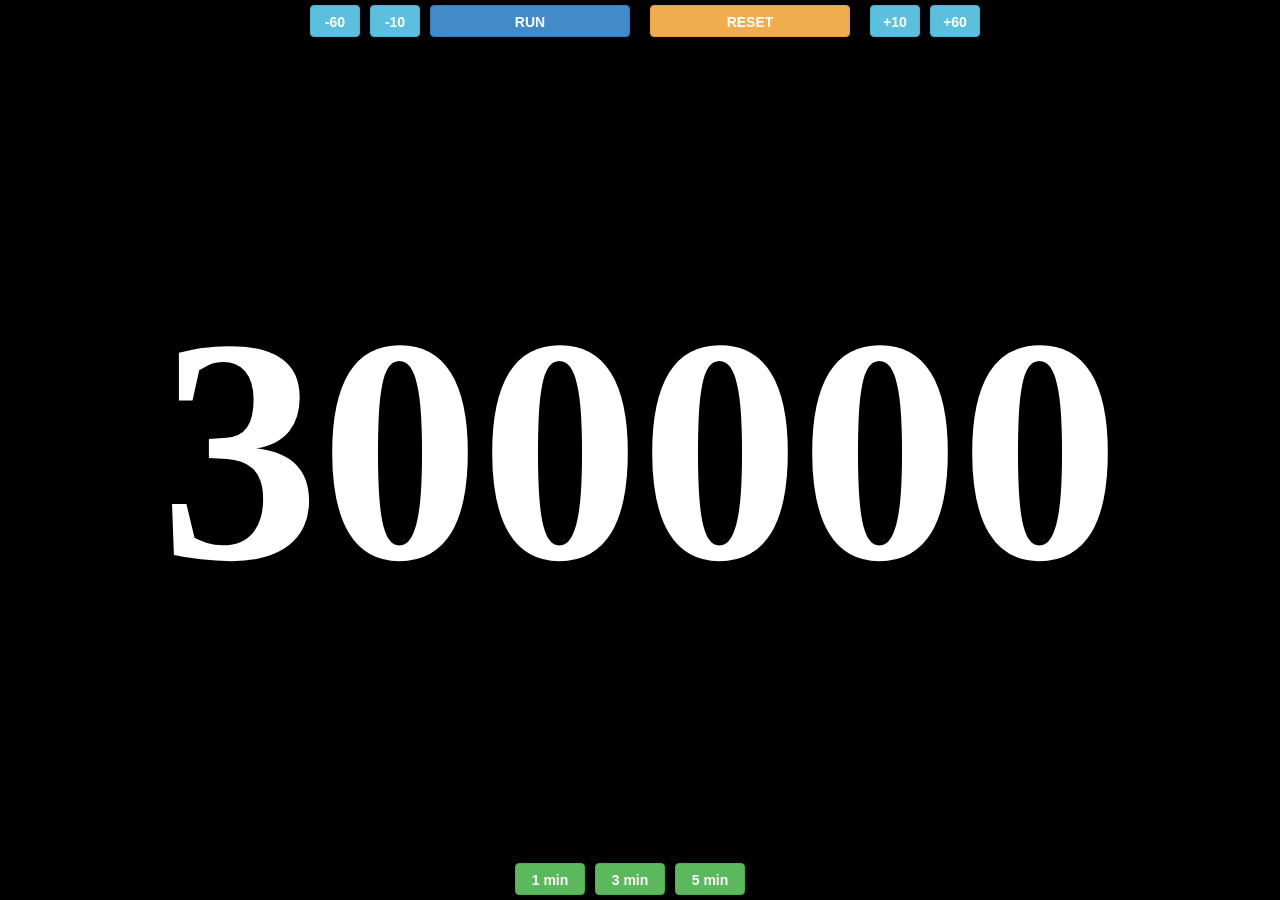
==== index.html @ 4b9abfc6 "add delay adjust functionality" ====
<!DOCTYPE html><html><head><meta charset="utf-8"><link rel="stylesheet" type="text/css" href="bootstrap3.min.css"><link rel="stylesheet" type="text/css" href="index.css"><script type="text/javascript" src="jquery-1.10.2.min.js"></script><script type="text/javascript" src="bootstrap3.min.js"></script><script type="text/javascript" src="index.js"></script></head><body><div id="timer">????</div><a id="min60" onclick="adjust(-60)" class="btn btn-info">-60</a><a id="min10" onclick="adjust(-10)" class="btn btn-info">-10</a><a id="toggle" onclick="toggle()" class="btn btn-primary">RUN</a><a id="reset" onclick="reset()" class="btn btn-warning">RESET</a><a id="add10" onclick="adjust(10)" class="btn btn-info">+10</a><a id="add60" onclick="adjust(60)" class="btn btn-info">+60</a><a id="def60" onclick="adjust(0,60)" class="btn btn-success">1 min</a><a id="def180" onclick="adjust(0,180)" class="btn btn-success">3 min</a><a id="def300" onclick="adjust(0,300)" class="btn btn-success">5 min</a></body></html>
---- index.css ----
html, body {
  margin: 0;
  padding: 0;
  width: 100%;
  height: 100%; }

#timer {
  width: 100%;
  height: 100%;
  line-height: 100%;
  background: black;
  color: white;
  text-align: center;
  font-weight: 700;
  font-family: century gothic; }

#toggle, #reset, #min10, #min60, #add10, #add60, #def60, #def180, #def300 {
  position: absolute;
  top: 5px;
  left: 50%;
  margin-left: -210px;
  width: 200px;
  height: 32px; }

#reset {
  margin-left: 10px; }

#min10, #min60, #add10, #add60 {
  width: 50px; }

#def60, #def180, #def300 {
  bottom: 5px;
  top: auto;
  width: 70px; }

#min10 {
  margin-left: -270px; }

#min60 {
  margin-left: -330px; }

#add10 {
  margin-left: 230px; }

#add60 {
  margin-left: 290px; }

#def60 {
  margin-left: -125px; }

#def180 {
  margin-left: -45px; }

#def300 {
  margin-left: 35px; }
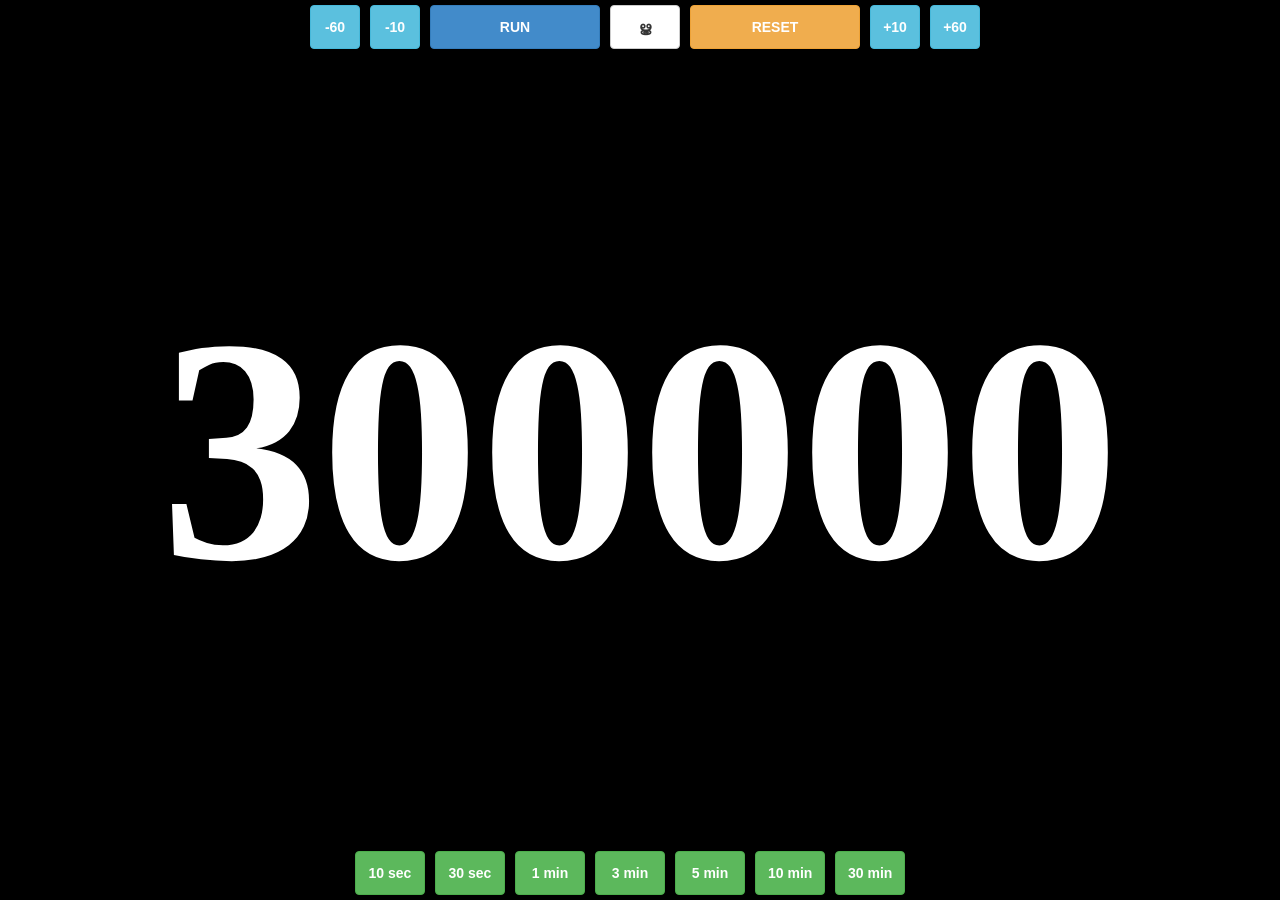
==== commit 0605349f: "add panel toggle, various predefined time" ====
--- a/index.html
+++ b/index.html
@@ -1 +1 @@
-<!DOCTYPE html><html><head><meta charset="utf-8"><link rel="stylesheet" type="text/css" href="bootstrap3.min.css"><link rel="stylesheet" type="text/css" href="index.css"><script type="text/javascript" src="jquery-1.10.2.min.js"></script><script type="text/javascript" src="bootstrap3.min.js"></script><script type="text/javascript" src="index.js"></script></head><body><div id="timer">????</div><a id="min60" onclick="adjust(-60)" class="btn btn-info">-60</a><a id="min10" onclick="adjust(-10)" class="btn btn-info">-10</a><a id="toggle" onclick="toggle()" class="btn btn-primary">RUN</a><a id="reset" onclick="reset()" class="btn btn-warning">RESET</a><a id="add10" onclick="adjust(10)" class="btn btn-info">+10</a><a id="add60" onclick="adjust(60)" class="btn btn-info">+60</a><a id="def60" onclick="adjust(0,60)" class="btn btn-success">1 min</a><a id="def180" onclick="adjust(0,180)" class="btn btn-success">3 min</a><a id="def300" onclick="adjust(0,300)" class="btn btn-success">5 min</a></body></html>+<!DOCTYPE html><html><head><meta charset="utf-8"><link rel="stylesheet" type="text/css" href="bootstrap3.min.css"><link rel="stylesheet" type="text/css" href="index.css"><script type="text/javascript" src="jquery-1.10.2.min.js"></script><script type="text/javascript" src="bootstrap3.min.js"></script><script type="text/javascript" src="index.js"></script></head><body><div id="timer">????</div><a id="min60" onclick="adjust(-60)" class="btn btn-info fbtn">-60</a><a id="min10" onclick="adjust(-10)" class="btn btn-info fbtn">-10</a><a id="toggle" onclick="toggle()" class="btn btn-primary">RUN</a><a id="reset" onclick="reset()" class="btn btn-warning">RESET</a><a id="hide" onclick="show()" class="btn btn-default">&#xd60;</a><a id="add10" onclick="adjust(10)" class="btn btn-info fbtn">+10</a><a id="add60" onclick="adjust(60)" class="btn btn-info fbtn">+60</a><a id="def10" onclick="adjust(0,60)" class="btn btn-success fbtn">10 sec</a><a id="def30" onclick="adjust(0,180)" class="btn btn-success fbtn">30 sec</a><a id="def60" onclick="adjust(0,60)" class="btn btn-success fbtn">1 min</a><a id="def180" onclick="adjust(0,180)" class="btn btn-success fbtn">3 min</a><a id="def300" onclick="adjust(0,300)" class="btn btn-success fbtn">5 min</a><a id="def600" onclick="adjust(0,600)" class="btn btn-success fbtn">10 min</a><a id="def1800" onclick="adjust(0,1800)" class="btn btn-success fbtn">30 min</a></body></html>
--- a/index.css
+++ b/index.css
@@ -2,7 +2,13 @@
   margin: 0;
   padding: 0;
   width: 100%;
-  height: 100%; }
+  height: 100%;
+  -webkit-touch-callout: none;
+  -webkit-user-select: none;
+  -khtml-user-select: none;
+  -moz-user-select: moz-none;
+  -ms-user-select: none;
+  user-select: none; }
 
 #timer {
   width: 100%;
@@ -14,21 +20,26 @@
   font-weight: 700;
   font-family: century gothic; }
 
-#toggle, #reset, #min10, #min60, #add10, #add60, #def60, #def180, #def300 {
+#hide, #toggle, #reset, #min10, #min60, #add10, #add60, #def10, #def30, #def60, #def180, #def300, #def600, #def1800 {
   position: absolute;
   top: 5px;
   left: 50%;
   margin-left: -210px;
-  width: 200px;
-  height: 32px; }
+  width: 170px;
+  height: 44px;
+  line-height: 30px; }
 
 #reset {
-  margin-left: 10px; }
+  margin-left: 50px; }
+
+#hide {
+  margin-left: -30px;
+  width: 70px; }
 
 #min10, #min60, #add10, #add60 {
   width: 50px; }
 
-#def60, #def180, #def300 {
+#def10, #def30, #def60, #def180, #def300, #def600, #def1800 {
   bottom: 5px;
   top: auto;
   width: 70px; }
@@ -45,6 +56,12 @@
 #add60 {
   margin-left: 290px; }
 
+#def10 {
+  margin-left: -285px; }
+
+#def30 {
+  margin-left: -205px; }
+
 #def60 {
   margin-left: -125px; }
 
@@ -53,3 +70,9 @@
 
 #def300 {
   margin-left: 35px; }
+
+#def600 {
+  margin-left: 115px; }
+
+#def1800 {
+  margin-left: 195px; }
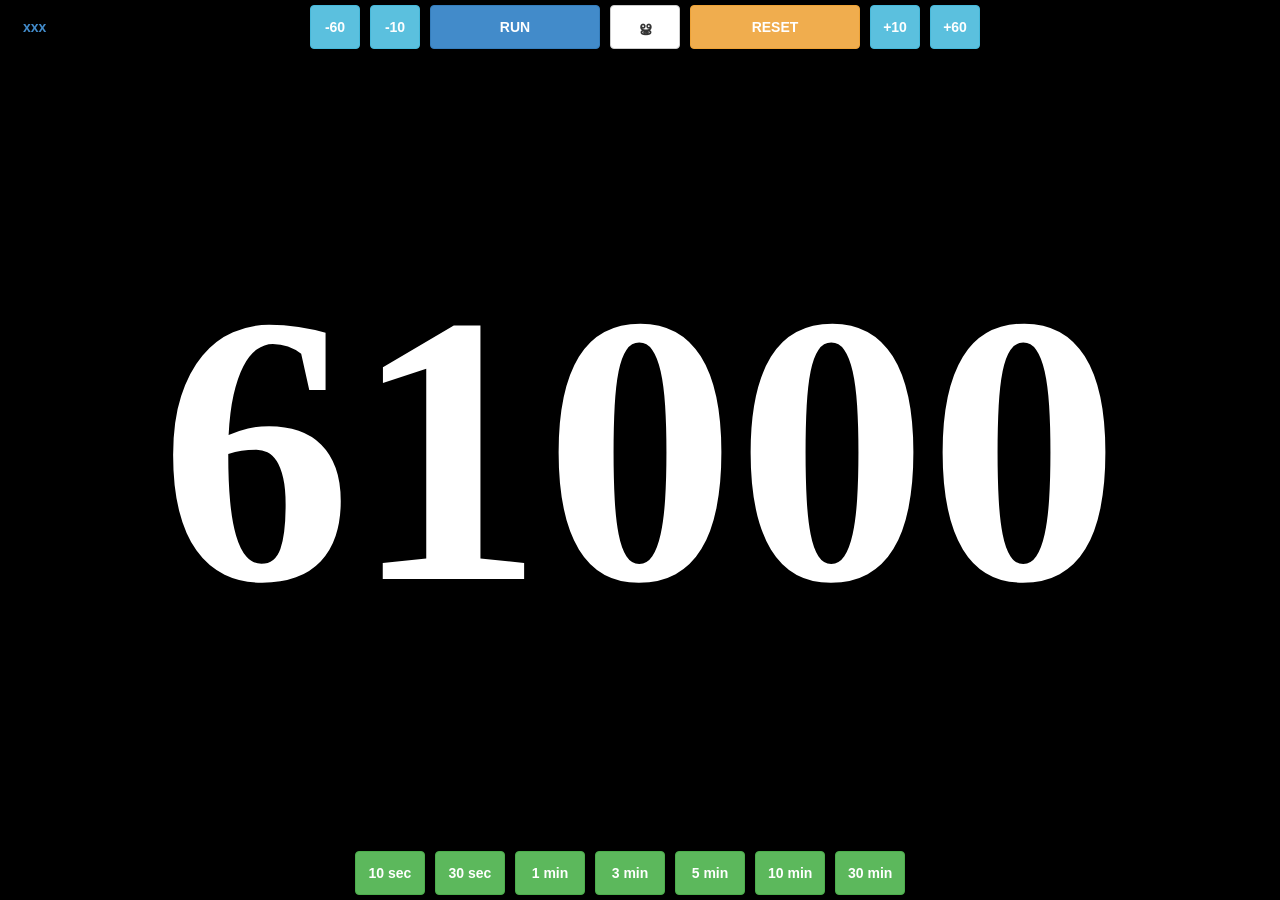
==== commit f5ac8e3c: "add sound effects" ====
--- a/index.html
+++ b/index.html
@@ -1 +1 @@
-<!DOCTYPE html><html><head><meta charset="utf-8"><link rel="stylesheet" type="text/css" href="bootstrap3.min.css"><link rel="stylesheet" type="text/css" href="index.css"><script type="text/javascript" src="jquery-1.10.2.min.js"></script><script type="text/javascript" src="bootstrap3.min.js"></script><script type="text/javascript" src="index.js"></script></head><body><div id="timer">????</div><a id="min60" onclick="adjust(-60)" class="btn btn-info fbtn">-60</a><a id="min10" onclick="adjust(-10)" class="btn btn-info fbtn">-10</a><a id="toggle" onclick="toggle()" class="btn btn-primary">RUN</a><a id="reset" onclick="reset()" class="btn btn-warning">RESET</a><a id="hide" onclick="show()" class="btn btn-default">&#xd60;</a><a id="add10" onclick="adjust(10)" class="btn btn-info fbtn">+10</a><a id="add60" onclick="adjust(60)" class="btn btn-info fbtn">+60</a><a id="def10" onclick="adjust(0,60)" class="btn btn-success fbtn">10 sec</a><a id="def30" onclick="adjust(0,180)" class="btn btn-success fbtn">30 sec</a><a id="def60" onclick="adjust(0,60)" class="btn btn-success fbtn">1 min</a><a id="def180" onclick="adjust(0,180)" class="btn btn-success fbtn">3 min</a><a id="def300" onclick="adjust(0,300)" class="btn btn-success fbtn">5 min</a><a id="def600" onclick="adjust(0,600)" class="btn btn-success fbtn">10 min</a><a id="def1800" onclick="adjust(0,1800)" class="btn btn-success fbtn">30 min</a></body></html>+<!DOCTYPE html><html><head><meta charset="utf-8"><link rel="stylesheet" type="text/css" href="bootstrap3.min.css"><link rel="stylesheet" type="text/css" href="index.css"><script type="text/javascript" src="jquery-1.10.2.min.js"></script><script type="text/javascript" src="bootstrap3.min.js"></script><script type="text/javascript" src="index.js"></script></head><body><div id="timer">????</div><a id="min60" onclick="adjust(-60)" class="btn btn-info fbtn">-60</a><a id="min10" onclick="adjust(-10)" class="btn btn-info fbtn">-10</a><a id="toggle" onclick="toggle()" class="btn btn-primary">RUN</a><a id="reset" onclick="reset()" class="btn btn-warning">RESET</a><a id="hide" onclick="show()" class="btn btn-default">&#xd60;</a><a id="add10" onclick="adjust(10)" class="btn btn-info fbtn">+10</a><a id="add60" onclick="adjust(60)" class="btn btn-info fbtn">+60</a><a id="def10" onclick="adjust(0,10)" class="btn btn-success fbtn">10 sec</a><a id="def30" onclick="adjust(0,30)" class="btn btn-success fbtn">30 sec</a><a id="def60" onclick="adjust(0,60)" class="btn btn-success fbtn">1 min</a><a id="def180" onclick="adjust(0,180)" class="btn btn-success fbtn">3 min</a><a id="def300" onclick="adjust(0,300)" class="btn btn-success fbtn">5 min</a><a id="def600" onclick="adjust(0,600)" class="btn btn-success fbtn">10 min</a><a id="def1800" onclick="adjust(0,1800)" class="btn btn-success fbtn">30 min</a><a id="xxx" onclick="test()" class="btn">xxx</a></body></html>
--- a/index.css
+++ b/index.css
@@ -76,3 +76,14 @@
 
 #def1800 {
   margin-left: 195px; }
+
+#audio {
+  position: absolute;
+  bottom: 30px;
+  right: 10px;
+  z-index: 10; }
+
+#xxx {
+  position: absolute;
+  top: 10px;
+  left: 10px; }
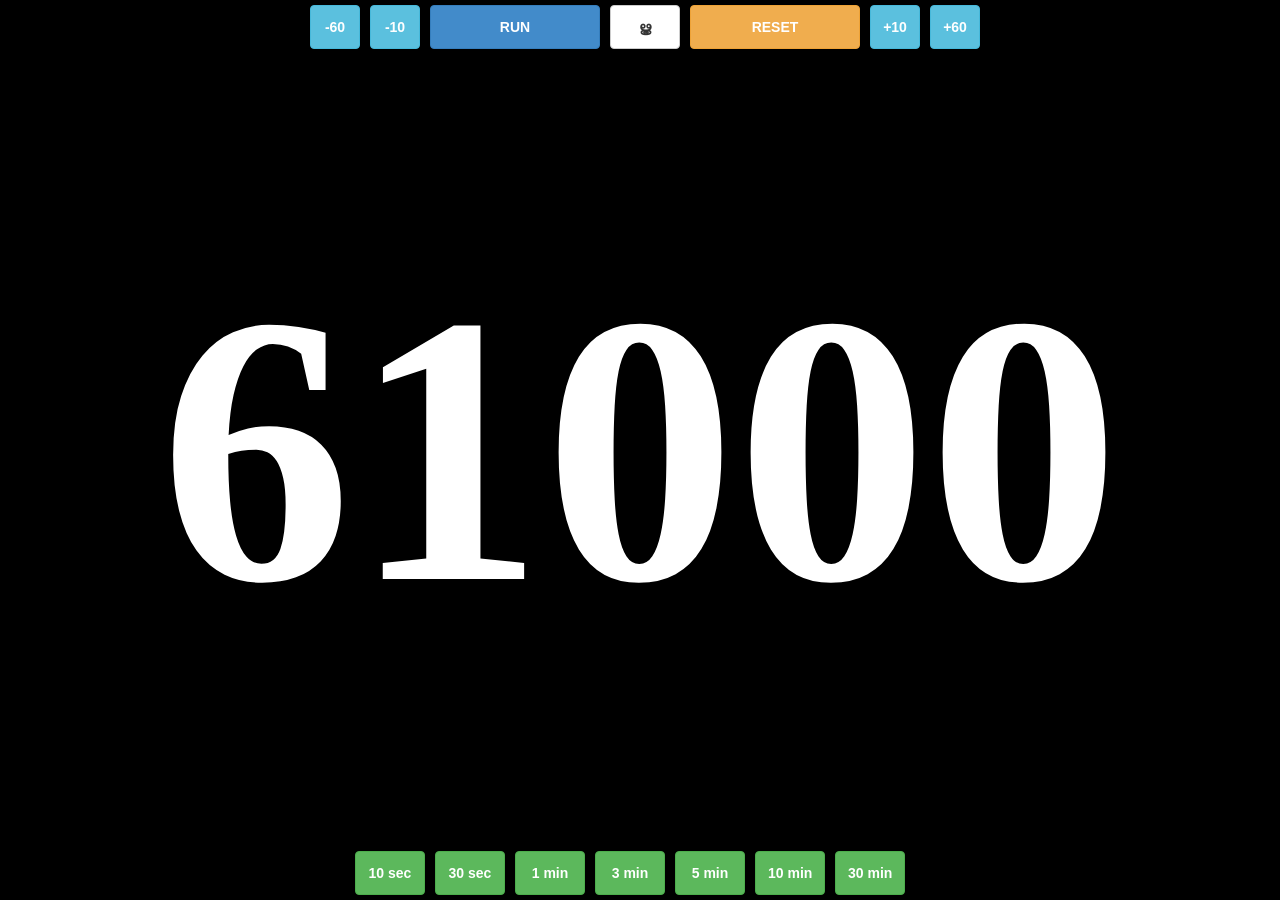
==== commit bd49a6f3: "add missed index.html" ====
--- a/index.html
+++ b/index.html
@@ -1 +1 @@
-<!DOCTYPE html><html><head><meta charset="utf-8"><link rel="stylesheet" type="text/css" href="bootstrap3.min.css"><link rel="stylesheet" type="text/css" href="index.css"><script type="text/javascript" src="jquery-1.10.2.min.js"></script><script type="text/javascript" src="bootstrap3.min.js"></script><script type="text/javascript" src="index.js"></script></head><body><div id="timer">????</div><a id="min60" onclick="adjust(-60)" class="btn btn-info fbtn">-60</a><a id="min10" onclick="adjust(-10)" class="btn btn-info fbtn">-10</a><a id="toggle" onclick="toggle()" class="btn btn-primary">RUN</a><a id="reset" onclick="reset()" class="btn btn-warning">RESET</a><a id="hide" onclick="show()" class="btn btn-default">&#xd60;</a><a id="add10" onclick="adjust(10)" class="btn btn-info fbtn">+10</a><a id="add60" onclick="adjust(60)" class="btn btn-info fbtn">+60</a><a id="def10" onclick="adjust(0,10)" class="btn btn-success fbtn">10 sec</a><a id="def30" onclick="adjust(0,30)" class="btn btn-success fbtn">30 sec</a><a id="def60" onclick="adjust(0,60)" class="btn btn-success fbtn">1 min</a><a id="def180" onclick="adjust(0,180)" class="btn btn-success fbtn">3 min</a><a id="def300" onclick="adjust(0,300)" class="btn btn-success fbtn">5 min</a><a id="def600" onclick="adjust(0,600)" class="btn btn-success fbtn">10 min</a><a id="def1800" onclick="adjust(0,1800)" class="btn btn-success fbtn">30 min</a><a id="xxx" onclick="test()" class="btn">xxx</a></body></html>+<!DOCTYPE html><html><head><meta charset="utf-8"><link rel="stylesheet" type="text/css" href="bootstrap3.min.css"><link rel="stylesheet" type="text/css" href="index.css"><script type="text/javascript" src="jquery-1.10.2.min.js"></script><script type="text/javascript" src="bootstrap3.min.js"></script><script type="text/javascript" src="index.js"></script></head><body><div id="timer">????</div><a id="min60" onclick="adjust(-60)" class="btn btn-info fbtn">-60</a><a id="min10" onclick="adjust(-10)" class="btn btn-info fbtn">-10</a><a id="toggle" onclick="toggle()" class="btn btn-primary">RUN</a><a id="reset" onclick="reset()" class="btn btn-warning">RESET</a><a id="hide" onclick="show()" class="btn btn-default">&#xd60;</a><a id="add10" onclick="adjust(10)" class="btn btn-info fbtn">+10</a><a id="add60" onclick="adjust(60)" class="btn btn-info fbtn">+60</a><a id="def10" onclick="adjust(0,10)" class="btn btn-success fbtn">10 sec</a><a id="def30" onclick="adjust(0,30)" class="btn btn-success fbtn">30 sec</a><a id="def60" onclick="adjust(0,60)" class="btn btn-success fbtn">1 min</a><a id="def180" onclick="adjust(0,180)" class="btn btn-success fbtn">3 min</a><a id="def300" onclick="adjust(0,300)" class="btn btn-success fbtn">5 min</a><a id="def600" onclick="adjust(0,600)" class="btn btn-success fbtn">10 min</a><a id="def1800" onclick="adjust(0,1800)" class="btn btn-success fbtn">30 min</a></body></html>
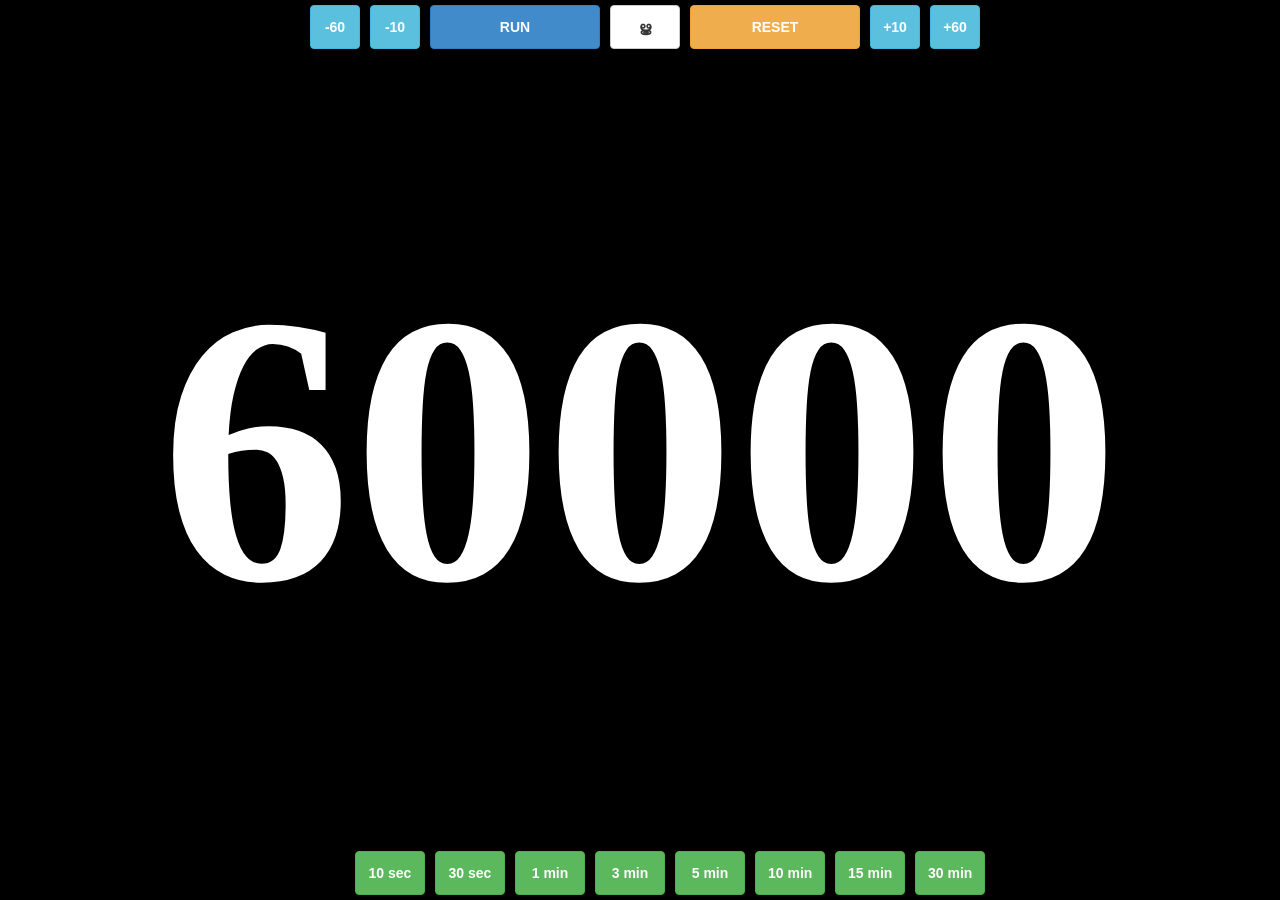
==== commit 459965df: "add 15min" ====
--- a/index.html
+++ b/index.html
@@ -1 +1 @@
-<!DOCTYPE html><html><head><meta charset="utf-8"><link rel="stylesheet" type="text/css" href="bootstrap3.min.css"><link rel="stylesheet" type="text/css" href="index.css"><script type="text/javascript" src="jquery-1.10.2.min.js"></script><script type="text/javascript" src="bootstrap3.min.js"></script><script type="text/javascript" src="index.js"></script></head><body><div id="timer">????</div><a id="min60" onclick="adjust(-60)" class="btn btn-info fbtn">-60</a><a id="min10" onclick="adjust(-10)" class="btn btn-info fbtn">-10</a><a id="toggle" onclick="toggle()" class="btn btn-primary">RUN</a><a id="reset" onclick="reset()" class="btn btn-warning">RESET</a><a id="hide" onclick="show()" class="btn btn-default">&#xd60;</a><a id="add10" onclick="adjust(10)" class="btn btn-info fbtn">+10</a><a id="add60" onclick="adjust(60)" class="btn btn-info fbtn">+60</a><a id="def10" onclick="adjust(0,10)" class="btn btn-success fbtn">10 sec</a><a id="def30" onclick="adjust(0,30)" class="btn btn-success fbtn">30 sec</a><a id="def60" onclick="adjust(0,60)" class="btn btn-success fbtn">1 min</a><a id="def180" onclick="adjust(0,180)" class="btn btn-success fbtn">3 min</a><a id="def300" onclick="adjust(0,300)" class="btn btn-success fbtn">5 min</a><a id="def600" onclick="adjust(0,600)" class="btn btn-success fbtn">10 min</a><a id="def1800" onclick="adjust(0,1800)" class="btn btn-success fbtn">30 min</a></body></html>+<!DOCTYPE html><html><head><meta charset="utf-8"><link rel="stylesheet" type="text/css" href="bootstrap3.min.css"><link rel="stylesheet" type="text/css" href="index.css"><script type="text/javascript" src="jquery-1.10.2.min.js"></script><script type="text/javascript" src="bootstrap3.min.js"></script><script type="text/javascript" src="index.js"></script></head><body><div id="timer">????</div><a class="btn btn-info fbtn" id="min60" onclick="adjust(-60)">-60</a><a class="btn btn-info fbtn" id="min10" onclick="adjust(-10)">-10</a><a class="btn btn-primary" id="toggle" onclick="toggle()">RUN</a><a class="btn btn-warning" id="reset" onclick="reset()">RESET</a><a class="btn btn-default" id="hide" onclick="show()">&#xd60;</a><a class="btn btn-info fbtn" id="add10" onclick="adjust(10)">+10</a><a class="btn btn-info fbtn" id="add60" onclick="adjust(60)">+60</a><a class="btn btn-success fbtn" id="def10" onclick="adjust(0,10)">10 sec</a><a class="btn btn-success fbtn" id="def30" onclick="adjust(0,30)">30 sec</a><a class="btn btn-success fbtn" id="def60" onclick="adjust(0,60)">1 min</a><a class="btn btn-success fbtn" id="def180" onclick="adjust(0,180)">3 min</a><a class="btn btn-success fbtn" id="def300" onclick="adjust(0,300)">5 min</a><a class="btn btn-success fbtn" id="def600" onclick="adjust(0,600)">10 min</a><a class="btn btn-success fbtn" id="def900" onclick="adjust(0,900)">15 min</a><a class="btn btn-success fbtn" id="def1800" onclick="adjust(0,1800)">30 min</a></body></html>
--- a/index.css
+++ b/index.css
@@ -1,4 +1,5 @@
-html, body {
+html,
+body {
   margin: 0;
   padding: 0;
   width: 100%;
@@ -8,82 +9,110 @@
   -khtml-user-select: none;
   -moz-user-select: moz-none;
   -ms-user-select: none;
-  user-select: none; }
-
+  user-select: none;
+}
 #timer {
   width: 100%;
   height: 100%;
   line-height: 100%;
-  background: black;
-  color: white;
+  background: #000;
+  color: #fff;
   text-align: center;
   font-weight: 700;
-  font-family: century gothic; }
-
-#hide, #toggle, #reset, #min10, #min60, #add10, #add60, #def10, #def30, #def60, #def180, #def300, #def600, #def1800 {
+  font-family: century gothic;
+}
+#hide,
+#toggle,
+#reset,
+#min10,
+#min60,
+#add10,
+#add60,
+#def10,
+#def30,
+#def60,
+#def180,
+#def300,
+#def600,
+#def900,
+#def1800 {
   position: absolute;
   top: 5px;
   left: 50%;
   margin-left: -210px;
   width: 170px;
   height: 44px;
-  line-height: 30px; }
-
+  line-height: 30px;
+}
 #reset {
-  margin-left: 50px; }
-
+  margin-left: 50px;
+}
 #hide {
   margin-left: -30px;
-  width: 70px; }
-
-#min10, #min60, #add10, #add60 {
-  width: 50px; }
-
-#def10, #def30, #def60, #def180, #def300, #def600, #def1800 {
+  width: 70px;
+}
+#min10,
+#min60,
+#add10,
+#add60 {
+  width: 50px;
+}
+#def10,
+#def30,
+#def60,
+#def180,
+#def300,
+#def600,
+#def900,
+#def1800 {
   bottom: 5px;
   top: auto;
-  width: 70px; }
-
+  width: 70px;
+}
 #min10 {
-  margin-left: -270px; }
-
+  margin-left: -270px;
+}
 #min60 {
-  margin-left: -330px; }
-
+  margin-left: -330px;
+}
 #add10 {
-  margin-left: 230px; }
-
+  margin-left: 230px;
+}
 #add60 {
-  margin-left: 290px; }
-
+  margin-left: 290px;
+}
 #def10 {
-  margin-left: -285px; }
-
+  margin-left: -285px;
+}
 #def30 {
-  margin-left: -205px; }
-
+  margin-left: -205px;
+}
 #def60 {
-  margin-left: -125px; }
-
+  margin-left: -125px;
+}
 #def180 {
-  margin-left: -45px; }
-
+  margin-left: -45px;
+}
 #def300 {
-  margin-left: 35px; }
-
+  margin-left: 35px;
+}
 #def600 {
-  margin-left: 115px; }
-
+  margin-left: 115px;
+}
+#def900 {
+  margin-left: 195px;
+}
 #def1800 {
-  margin-left: 195px; }
-
+  margin-left: 275px;
+}
 #audio {
   position: absolute;
   bottom: 30px;
   right: 10px;
-  z-index: 10; }
-
+  z-index: 10;
+}
 #xxx {
   position: absolute;
   top: 10px;
-  left: 10px; }
+  left: 10px;
+}
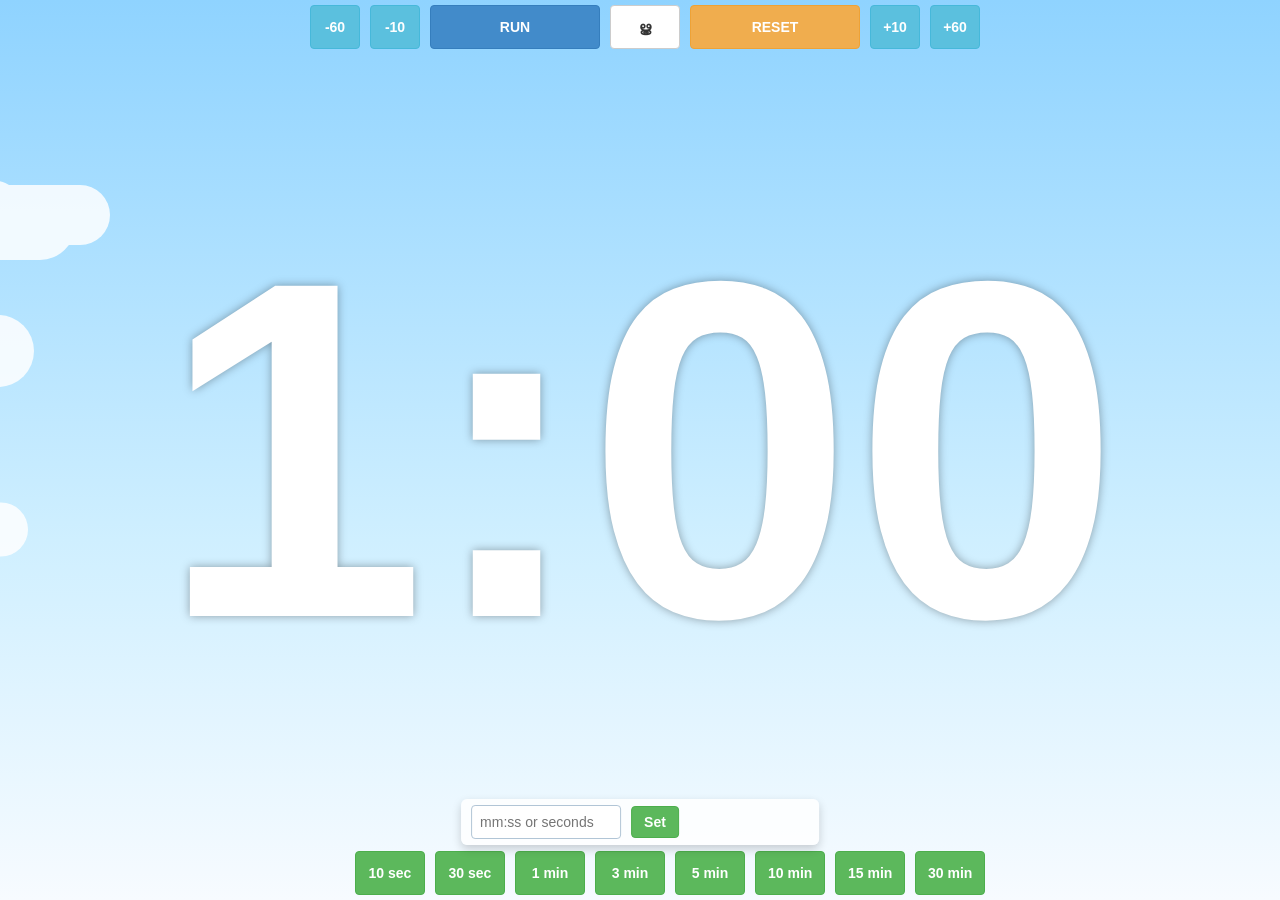
==== commit 8e7872a1: "Merge 434efdfbd27c31e00579e27c6e71c5ef26777919 into 459965df68464ede2c2e2b7e8039c8a8cee8ed4d" ====
--- a/index.html
+++ b/index.html
@@ -1 +1,44 @@
-<!DOCTYPE html><html><head><meta charset="utf-8"><link rel="stylesheet" type="text/css" href="bootstrap3.min.css"><link rel="stylesheet" type="text/css" href="index.css"><script type="text/javascript" src="jquery-1.10.2.min.js"></script><script type="text/javascript" src="bootstrap3.min.js"></script><script type="text/javascript" src="index.js"></script></head><body><div id="timer">????</div><a class="btn btn-info fbtn" id="min60" onclick="adjust(-60)">-60</a><a class="btn btn-info fbtn" id="min10" onclick="adjust(-10)">-10</a><a class="btn btn-primary" id="toggle" onclick="toggle()">RUN</a><a class="btn btn-warning" id="reset" onclick="reset()">RESET</a><a class="btn btn-default" id="hide" onclick="show()">&#xd60;</a><a class="btn btn-info fbtn" id="add10" onclick="adjust(10)">+10</a><a class="btn btn-info fbtn" id="add60" onclick="adjust(60)">+60</a><a class="btn btn-success fbtn" id="def10" onclick="adjust(0,10)">10 sec</a><a class="btn btn-success fbtn" id="def30" onclick="adjust(0,30)">30 sec</a><a class="btn btn-success fbtn" id="def60" onclick="adjust(0,60)">1 min</a><a class="btn btn-success fbtn" id="def180" onclick="adjust(0,180)">3 min</a><a class="btn btn-success fbtn" id="def300" onclick="adjust(0,300)">5 min</a><a class="btn btn-success fbtn" id="def600" onclick="adjust(0,600)">10 min</a><a class="btn btn-success fbtn" id="def900" onclick="adjust(0,900)">15 min</a><a class="btn btn-success fbtn" id="def1800" onclick="adjust(0,1800)">30 min</a></body></html>+<!DOCTYPE html>
+<html>
+<head>
+  <meta charset="utf-8">
+  <link rel="stylesheet" type="text/css" href="bootstrap3.min.css">
+  <link rel="stylesheet" type="text/css" href="index.css">
+  <script type="text/javascript" src="jquery-1.10.2.min.js"></script>
+  <script type="text/javascript" src="bootstrap3.min.js"></script>
+  <script type="text/javascript" src="index.js"></script>
+</head>
+<body>
+  <div id="sky">
+    <div id="sun-wrap">
+      <div id="sun-rays"></div>
+      <div id="sun"></div>
+      <div id="rooster" aria-hidden="true">🐥</div>
+    </div>
+    <div class="cloud c1"></div>
+    <div class="cloud c2"></div>
+    <div class="cloud c3"></div>
+    <div id="timer">????</div>
+  </div>
+  <a class="btn btn-info fbtn" id="min60" onclick="adjust(-60)">-60</a>
+  <a class="btn btn-info fbtn" id="min10" onclick="adjust(-10)">-10</a>
+  <a class="btn btn-primary" id="toggle" onclick="toggle()">RUN</a>
+  <a class="btn btn-warning" id="reset" onclick="reset()">RESET</a>
+  <a class="btn btn-default" id="hide" onclick="show()">&#xd60;</a>
+  <a class="btn btn-info fbtn" id="add10" onclick="adjust(10)">+10</a>
+  <a class="btn btn-info fbtn" id="add60" onclick="adjust(60)">+60</a>
+  <a class="btn btn-success fbtn" id="def10" onclick="setPresetCountdown(10)">10 sec</a>
+  <a class="btn btn-success fbtn" id="def30" onclick="setPresetCountdown(30)">30 sec</a>
+  <a class="btn btn-success fbtn" id="def60" onclick="setPresetCountdown(60)">1 min</a>
+  <a class="btn btn-success fbtn" id="def180" onclick="setPresetCountdown(180)">3 min</a>
+  <div id="custom-countdown-form" aria-label="Set custom countdown">
+    <input id="custom-countdown" type="text" placeholder="mm:ss or seconds" aria-label="Countdown input">
+    <button id="apply-countdown" class="btn btn-success" type="button" onclick="setCustomCountdown()">Set</button>
+    <div id="countdown-status" aria-live="polite"></div>
+  </div>
+  <a class="btn btn-success fbtn" id="def300" onclick="setPresetCountdown(300)">5 min</a>
+  <a class="btn btn-success fbtn" id="def600" onclick="setPresetCountdown(600)">10 min</a>
+  <a class="btn btn-success fbtn" id="def900" onclick="setPresetCountdown(900)">15 min</a>
+  <a class="btn btn-success fbtn" id="def1800" onclick="setPresetCountdown(1800)">30 min</a>
+</body>
+</html>
--- a/index.css
+++ b/index.css
@@ -10,17 +10,195 @@
   -moz-user-select: moz-none;
   -ms-user-select: none;
   user-select: none;
-}
+  overflow: hidden;
+}
+
+#sky {
+  position: relative;
+  width: 100%;
+  height: 100%;
+  background: linear-gradient(180deg, #8fd3ff 0%, #cfefff 60%, #f7fbff 100%);
+  overflow: hidden;
+}
+
+#sun-wrap {
+  position: absolute;
+  left: 50%;
+  bottom: -60vh;
+  transform: translateX(-50%);
+  transition: bottom 0.4s linear;
+  pointer-events: none;
+  z-index: 9;
+}
+
+#sun {
+  position: absolute;
+  left: 50%;
+  bottom: 0;
+  width: var(--sun-size, 105px);
+  height: var(--sun-size, 105px);
+  margin-left: calc(var(--sun-size, 105px) / -2);
+  border-radius: 50%;
+  background: radial-gradient(circle at 30% 30%, #fffbe0, #ffd972 60%, #ffb52a 100%);
+  box-shadow: 0 0 70px rgba(255, 193, 55, 0.9), 0 0 140px rgba(255, 193, 55, 0.55);
+  transition: transform 0.4s ease-out, box-shadow 0.4s ease-out;
+  opacity: 0.85;
+}
+
+#sun-rays {
+  position: absolute;
+  left: 50%;
+  bottom: 0;
+  width: var(--sun-ray-size, 189px);
+  height: var(--sun-ray-size, 189px);
+  margin-left: calc(var(--sun-ray-size, 189px) / -2);
+  border-radius: 50%;
+  overflow: hidden;
+  filter: blur(1px);
+  opacity: 0.25;
+  transform: scale(0.9);
+  transition: opacity 0.4s ease-out, transform 0.4s ease-out;
+}
+
+#sun-rays::before {
+  content: "";
+  position: absolute;
+  top: -10%;
+  left: -10%;
+  width: 120%;
+  height: 120%;
+  border-radius: 50%;
+  background: repeating-conic-gradient(rgba(255, 225, 120, 0.55) 0deg, rgba(255, 225, 120, 0.55) 12deg, rgba(255, 225, 120, 0) 28deg, rgba(255, 225, 120, 0) 40deg);
+  animation: spin 16s linear infinite;
+}
+
+@keyframes spin {
+  from {
+    transform: rotate(0deg);
+  }
+  to {
+    transform: rotate(360deg);
+  }
+}
+
+#rooster {
+  position: absolute;
+  left: 50%;
+  bottom: calc(var(--sun-size, 210px) + 10px);
+  transform: translateX(-50%);
+  font-size: 68px;
+  opacity: 0;
+  transition: opacity 0.25s ease-out;
+  filter: drop-shadow(0 6px 4px rgba(0, 0, 0, 0.15));
+  pointer-events: none;
+  z-index: 11;
+}
+
+#rooster.show {
+  opacity: 1;
+}
+
+#rooster.flap {
+  animation: flap 0.55s ease-in-out 3 forwards;
+}
+
+@keyframes flap {
+  0% {
+    transform: translateX(-50%) translateY(0) rotate(0deg);
+  }
+  50% {
+    transform: translateX(-50%) translateY(8px) rotate(-10deg);
+  }
+  100% {
+    transform: translateX(-50%) translateY(0) rotate(10deg);
+  }
+}
+
+.cloud {
+  position: absolute;
+  top: 15%;
+  width: 180px;
+  height: 60px;
+  background: #fff;
+  border-radius: 50px;
+  box-shadow: 40px 10px 0 10px #fff, 90px 15px 0 5px #fff, 130px 5px 0 0 #fff;
+  opacity: 0.85;
+  animation: drift 48s linear infinite;
+}
+
+.cloud:before,
+.cloud:after {
+  content: "";
+  position: absolute;
+  background: #fff;
+  border-radius: 50%;
+}
+
+.cloud:before {
+  width: 60px;
+  height: 60px;
+  top: -25px;
+  left: 20px;
+}
+
+.cloud:after {
+  width: 80px;
+  height: 80px;
+  top: -35px;
+  left: 70px;
+}
+
+.cloud.c1 {
+  top: 20%;
+  left: -200px;
+  animation-duration: 52s;
+}
+
+.cloud.c2 {
+  top: 35%;
+  left: -320px;
+  animation-duration: 60s;
+  animation-delay: -10s;
+  transform: scale(1.2);
+}
+
+.cloud.c3 {
+  top: 55%;
+  left: -260px;
+  animation-duration: 56s;
+  animation-delay: -20s;
+  transform: scale(0.9);
+}
+
+@keyframes drift {
+  0% {
+    transform: translateX(0);
+  }
+  100% {
+    transform: translateX(140%);
+  }
+}
+
 #timer {
+  position: absolute;
+  top: 0;
+  left: 0;
   width: 100%;
   height: 100%;
   line-height: 100%;
-  background: #000;
   color: #fff;
   text-align: center;
   font-weight: 700;
-  font-family: century gothic;
-}
+  font-family: century gothic, "Helvetica Neue", Arial, sans-serif;
+  text-shadow: 0 0 10px rgba(0, 0, 0, 0.35);
+  display: flex;
+  align-items: center;
+  justify-content: center;
+  pointer-events: none;
+  cursor: pointer;
+  z-index: 5;
+}
+
 #hide,
 #toggle,
 #reset,
@@ -43,20 +221,25 @@
   width: 170px;
   height: 44px;
   line-height: 30px;
-}
+  z-index: 10;
+}
+
 #reset {
   margin-left: 50px;
 }
+
 #hide {
   margin-left: -30px;
   width: 70px;
 }
+
 #min10,
 #min60,
 #add10,
 #add60 {
   width: 50px;
 }
+
 #def10,
 #def30,
 #def60,
@@ -69,48 +252,98 @@
   top: auto;
   width: 70px;
 }
+
+#custom-countdown-form {
+  position: absolute;
+  bottom: 55px;
+  left: 50%;
+  transform: translateX(-50%);
+  display: flex;
+  align-items: center;
+  gap: 10px;
+  padding: 6px 10px;
+  border-radius: 6px;
+  background: rgba(255, 255, 255, 0.85);
+  box-shadow: 0 4px 10px rgba(0, 0, 0, 0.18);
+  z-index: 12;
+}
+
+#custom-countdown {
+  width: 150px;
+  border: 1px solid #b1c5d6;
+  border-radius: 4px;
+  padding: 6px 8px;
+  font-size: 14px;
+}
+
+#apply-countdown {
+  height: 32px;
+  line-height: 18px;
+  padding: 6px 12px;
+}
+
+#countdown-status {
+  min-width: 120px;
+  font-size: 13px;
+  color: #2b6e3f;
+  font-weight: 600;
+}
+
 #min10 {
   margin-left: -270px;
 }
+
 #min60 {
   margin-left: -330px;
 }
+
 #add10 {
   margin-left: 230px;
 }
+
 #add60 {
   margin-left: 290px;
 }
+
 #def10 {
   margin-left: -285px;
 }
+
 #def30 {
   margin-left: -205px;
 }
+
 #def60 {
   margin-left: -125px;
 }
+
 #def180 {
   margin-left: -45px;
 }
+
 #def300 {
   margin-left: 35px;
 }
+
 #def600 {
   margin-left: 115px;
 }
+
 #def900 {
   margin-left: 195px;
 }
+
 #def1800 {
   margin-left: 275px;
 }
+
 #audio {
   position: absolute;
   bottom: 30px;
   right: 10px;
   z-index: 10;
 }
+
 #xxx {
   position: absolute;
   top: 10px;
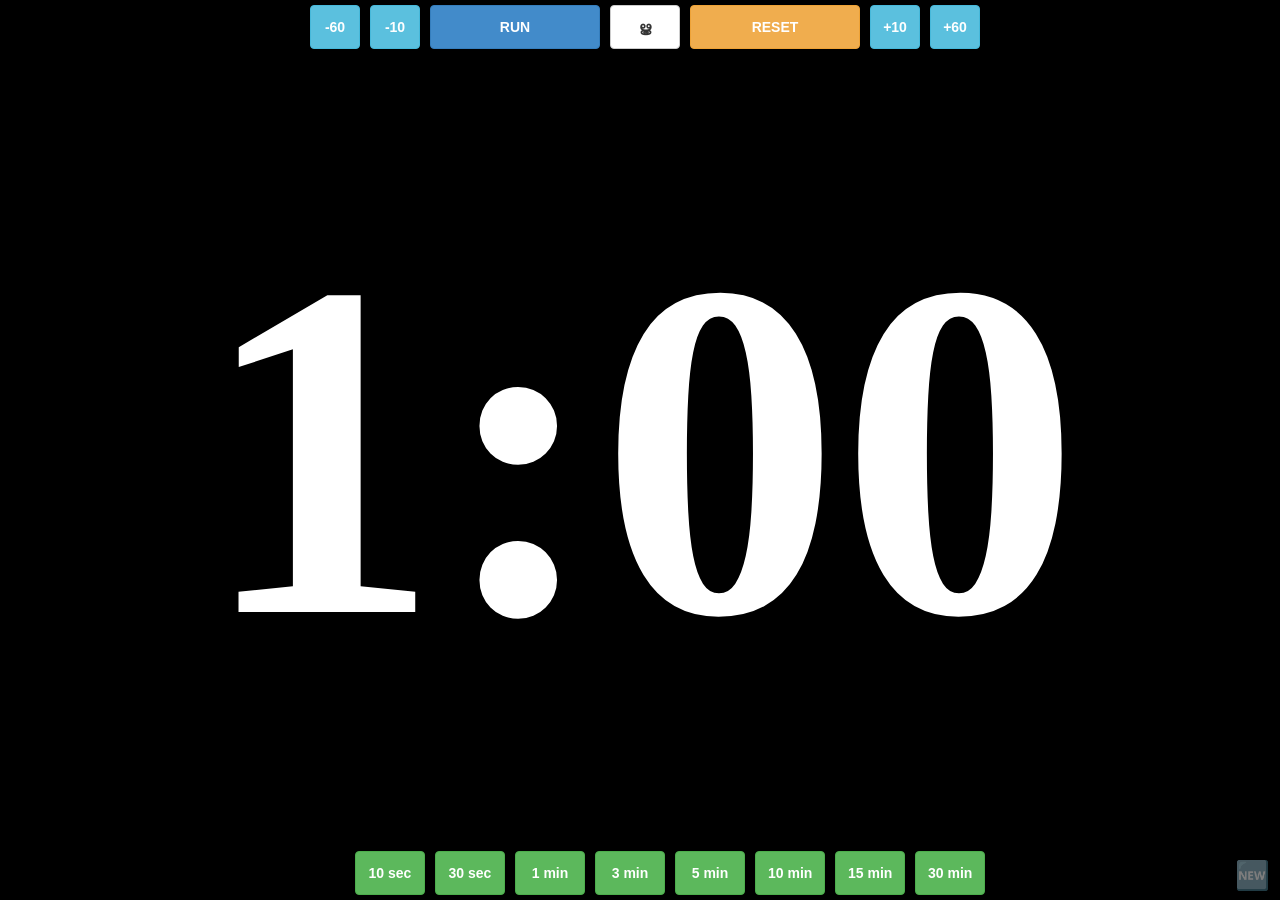
==== commit 39aad9fc: "add neo version, slides note and link to neo from classic - neo/: full screen timer rebuilt with can" ====
--- a/index.html
+++ b/index.html
@@ -1,44 +1 @@
-<!DOCTYPE html>
-<html>
-<head>
-  <meta charset="utf-8">
-  <link rel="stylesheet" type="text/css" href="bootstrap3.min.css">
-  <link rel="stylesheet" type="text/css" href="index.css">
-  <script type="text/javascript" src="jquery-1.10.2.min.js"></script>
-  <script type="text/javascript" src="bootstrap3.min.js"></script>
-  <script type="text/javascript" src="index.js"></script>
-</head>
-<body>
-  <div id="sky">
-    <div id="sun-wrap">
-      <div id="sun-rays"></div>
-      <div id="sun"></div>
-      <div id="rooster" aria-hidden="true">🐥</div>
-    </div>
-    <div class="cloud c1"></div>
-    <div class="cloud c2"></div>
-    <div class="cloud c3"></div>
-    <div id="timer">????</div>
-  </div>
-  <a class="btn btn-info fbtn" id="min60" onclick="adjust(-60)">-60</a>
-  <a class="btn btn-info fbtn" id="min10" onclick="adjust(-10)">-10</a>
-  <a class="btn btn-primary" id="toggle" onclick="toggle()">RUN</a>
-  <a class="btn btn-warning" id="reset" onclick="reset()">RESET</a>
-  <a class="btn btn-default" id="hide" onclick="show()">&#xd60;</a>
-  <a class="btn btn-info fbtn" id="add10" onclick="adjust(10)">+10</a>
-  <a class="btn btn-info fbtn" id="add60" onclick="adjust(60)">+60</a>
-  <a class="btn btn-success fbtn" id="def10" onclick="setPresetCountdown(10)">10 sec</a>
-  <a class="btn btn-success fbtn" id="def30" onclick="setPresetCountdown(30)">30 sec</a>
-  <a class="btn btn-success fbtn" id="def60" onclick="setPresetCountdown(60)">1 min</a>
-  <a class="btn btn-success fbtn" id="def180" onclick="setPresetCountdown(180)">3 min</a>
-  <div id="custom-countdown-form" aria-label="Set custom countdown">
-    <input id="custom-countdown" type="text" placeholder="mm:ss or seconds" aria-label="Countdown input">
-    <button id="apply-countdown" class="btn btn-success" type="button" onclick="setCustomCountdown()">Set</button>
-    <div id="countdown-status" aria-live="polite"></div>
-  </div>
-  <a class="btn btn-success fbtn" id="def300" onclick="setPresetCountdown(300)">5 min</a>
-  <a class="btn btn-success fbtn" id="def600" onclick="setPresetCountdown(600)">10 min</a>
-  <a class="btn btn-success fbtn" id="def900" onclick="setPresetCountdown(900)">15 min</a>
-  <a class="btn btn-success fbtn" id="def1800" onclick="setPresetCountdown(1800)">30 min</a>
-</body>
-</html>
+<!DOCTYPE html><html><head><meta charset="utf-8"><link rel="stylesheet" type="text/css" href="bootstrap3.min.css"><link rel="stylesheet" type="text/css" href="index.css"><script type="text/javascript" src="jquery-1.10.2.min.js"></script><script type="text/javascript" src="bootstrap3.min.js"></script><script type="text/javascript" src="index.js"></script></head><body><div id="timer">????</div><a class="btn btn-info fbtn" id="min60" onclick="adjust(-60)">-60</a><a class="btn btn-info fbtn" id="min10" onclick="adjust(-10)">-10</a><a class="btn btn-primary" id="toggle" onclick="toggle()">RUN</a><a class="btn btn-warning" id="reset" onclick="reset()">RESET</a><a class="btn btn-default" id="hide" onclick="show()">&#xd60;</a><a class="btn btn-info fbtn" id="add10" onclick="adjust(10)">+10</a><a class="btn btn-info fbtn" id="add60" onclick="adjust(60)">+60</a><a class="btn btn-success fbtn" id="def10" onclick="adjust(0,10)">10 sec</a><a class="btn btn-success fbtn" id="def30" onclick="adjust(0,30)">30 sec</a><a class="btn btn-success fbtn" id="def60" onclick="adjust(0,60)">1 min</a><a class="btn btn-success fbtn" id="def180" onclick="adjust(0,180)">3 min</a><a class="btn btn-success fbtn" id="def300" onclick="adjust(0,300)">5 min</a><a class="btn btn-success fbtn" id="def600" onclick="adjust(0,600)">10 min</a><a class="btn btn-success fbtn" id="def900" onclick="adjust(0,900)">15 min</a><a class="btn btn-success fbtn" id="def1800" onclick="adjust(0,1800)">30 min</a><a id="neo" href="neo/" title="Try the new version">🆕</a></body></html>
--- a/index.css
+++ b/index.css
@@ -10,195 +10,17 @@
   -moz-user-select: moz-none;
   -ms-user-select: none;
   user-select: none;
-  overflow: hidden;
 }
-
-#sky {
-  position: relative;
-  width: 100%;
-  height: 100%;
-  background: linear-gradient(180deg, #8fd3ff 0%, #cfefff 60%, #f7fbff 100%);
-  overflow: hidden;
-}
-
-#sun-wrap {
-  position: absolute;
-  left: 50%;
-  bottom: -60vh;
-  transform: translateX(-50%);
-  transition: bottom 0.4s linear;
-  pointer-events: none;
-  z-index: 9;
-}
-
-#sun {
-  position: absolute;
-  left: 50%;
-  bottom: 0;
-  width: var(--sun-size, 105px);
-  height: var(--sun-size, 105px);
-  margin-left: calc(var(--sun-size, 105px) / -2);
-  border-radius: 50%;
-  background: radial-gradient(circle at 30% 30%, #fffbe0, #ffd972 60%, #ffb52a 100%);
-  box-shadow: 0 0 70px rgba(255, 193, 55, 0.9), 0 0 140px rgba(255, 193, 55, 0.55);
-  transition: transform 0.4s ease-out, box-shadow 0.4s ease-out;
-  opacity: 0.85;
-}
-
-#sun-rays {
-  position: absolute;
-  left: 50%;
-  bottom: 0;
-  width: var(--sun-ray-size, 189px);
-  height: var(--sun-ray-size, 189px);
-  margin-left: calc(var(--sun-ray-size, 189px) / -2);
-  border-radius: 50%;
-  overflow: hidden;
-  filter: blur(1px);
-  opacity: 0.25;
-  transform: scale(0.9);
-  transition: opacity 0.4s ease-out, transform 0.4s ease-out;
-}
-
-#sun-rays::before {
-  content: "";
-  position: absolute;
-  top: -10%;
-  left: -10%;
-  width: 120%;
-  height: 120%;
-  border-radius: 50%;
-  background: repeating-conic-gradient(rgba(255, 225, 120, 0.55) 0deg, rgba(255, 225, 120, 0.55) 12deg, rgba(255, 225, 120, 0) 28deg, rgba(255, 225, 120, 0) 40deg);
-  animation: spin 16s linear infinite;
-}
-
-@keyframes spin {
-  from {
-    transform: rotate(0deg);
-  }
-  to {
-    transform: rotate(360deg);
-  }
-}
-
-#rooster {
-  position: absolute;
-  left: 50%;
-  bottom: calc(var(--sun-size, 210px) + 10px);
-  transform: translateX(-50%);
-  font-size: 68px;
-  opacity: 0;
-  transition: opacity 0.25s ease-out;
-  filter: drop-shadow(0 6px 4px rgba(0, 0, 0, 0.15));
-  pointer-events: none;
-  z-index: 11;
-}
-
-#rooster.show {
-  opacity: 1;
-}
-
-#rooster.flap {
-  animation: flap 0.55s ease-in-out 3 forwards;
-}
-
-@keyframes flap {
-  0% {
-    transform: translateX(-50%) translateY(0) rotate(0deg);
-  }
-  50% {
-    transform: translateX(-50%) translateY(8px) rotate(-10deg);
-  }
-  100% {
-    transform: translateX(-50%) translateY(0) rotate(10deg);
-  }
-}
-
-.cloud {
-  position: absolute;
-  top: 15%;
-  width: 180px;
-  height: 60px;
-  background: #fff;
-  border-radius: 50px;
-  box-shadow: 40px 10px 0 10px #fff, 90px 15px 0 5px #fff, 130px 5px 0 0 #fff;
-  opacity: 0.85;
-  animation: drift 48s linear infinite;
-}
-
-.cloud:before,
-.cloud:after {
-  content: "";
-  position: absolute;
-  background: #fff;
-  border-radius: 50%;
-}
-
-.cloud:before {
-  width: 60px;
-  height: 60px;
-  top: -25px;
-  left: 20px;
-}
-
-.cloud:after {
-  width: 80px;
-  height: 80px;
-  top: -35px;
-  left: 70px;
-}
-
-.cloud.c1 {
-  top: 20%;
-  left: -200px;
-  animation-duration: 52s;
-}
-
-.cloud.c2 {
-  top: 35%;
-  left: -320px;
-  animation-duration: 60s;
-  animation-delay: -10s;
-  transform: scale(1.2);
-}
-
-.cloud.c3 {
-  top: 55%;
-  left: -260px;
-  animation-duration: 56s;
-  animation-delay: -20s;
-  transform: scale(0.9);
-}
-
-@keyframes drift {
-  0% {
-    transform: translateX(0);
-  }
-  100% {
-    transform: translateX(140%);
-  }
-}
-
 #timer {
-  position: absolute;
-  top: 0;
-  left: 0;
   width: 100%;
   height: 100%;
   line-height: 100%;
+  background: #000;
   color: #fff;
   text-align: center;
   font-weight: 700;
-  font-family: century gothic, "Helvetica Neue", Arial, sans-serif;
-  text-shadow: 0 0 10px rgba(0, 0, 0, 0.35);
-  display: flex;
-  align-items: center;
-  justify-content: center;
-  pointer-events: none;
-  cursor: pointer;
-  z-index: 5;
+  font-family: century gothic;
 }
-
 #hide,
 #toggle,
 #reset,
@@ -221,25 +43,20 @@
   width: 170px;
   height: 44px;
   line-height: 30px;
-  z-index: 10;
 }
-
 #reset {
   margin-left: 50px;
 }
-
 #hide {
   margin-left: -30px;
   width: 70px;
 }
-
 #min10,
 #min60,
 #add10,
 #add60 {
   width: 50px;
 }
-
 #def10,
 #def30,
 #def60,
@@ -252,100 +69,65 @@
   top: auto;
   width: 70px;
 }
-
-#custom-countdown-form {
-  position: absolute;
-  bottom: 55px;
-  left: 50%;
-  transform: translateX(-50%);
-  display: flex;
-  align-items: center;
-  gap: 10px;
-  padding: 6px 10px;
-  border-radius: 6px;
-  background: rgba(255, 255, 255, 0.85);
-  box-shadow: 0 4px 10px rgba(0, 0, 0, 0.18);
-  z-index: 12;
-}
-
-#custom-countdown {
-  width: 150px;
-  border: 1px solid #b1c5d6;
-  border-radius: 4px;
-  padding: 6px 8px;
-  font-size: 14px;
-}
-
-#apply-countdown {
-  height: 32px;
-  line-height: 18px;
-  padding: 6px 12px;
-}
-
-#countdown-status {
-  min-width: 120px;
-  font-size: 13px;
-  color: #2b6e3f;
-  font-weight: 600;
-}
-
 #min10 {
   margin-left: -270px;
 }
-
 #min60 {
   margin-left: -330px;
 }
-
 #add10 {
   margin-left: 230px;
 }
-
 #add60 {
   margin-left: 290px;
 }
-
 #def10 {
   margin-left: -285px;
 }
-
 #def30 {
   margin-left: -205px;
 }
-
 #def60 {
   margin-left: -125px;
 }
-
 #def180 {
   margin-left: -45px;
 }
-
 #def300 {
   margin-left: 35px;
 }
-
 #def600 {
   margin-left: 115px;
 }
-
 #def900 {
   margin-left: 195px;
 }
-
 #def1800 {
   margin-left: 275px;
 }
-
 #audio {
   position: absolute;
   bottom: 30px;
   right: 10px;
   z-index: 10;
 }
-
 #xxx {
   position: absolute;
   top: 10px;
   left: 10px;
 }
+#neo {
+  position: absolute;
+  right: 10px;
+  bottom: 10px;
+  z-index: 10;
+  font-size: 28px;
+  line-height: 1;
+  text-decoration: none;
+  opacity: 0.5;
+  transition: opacity 0.2s, transform 0.2s;
+}
+#neo:hover {
+  opacity: 1;
+  transform: scale(1.2);
+}
